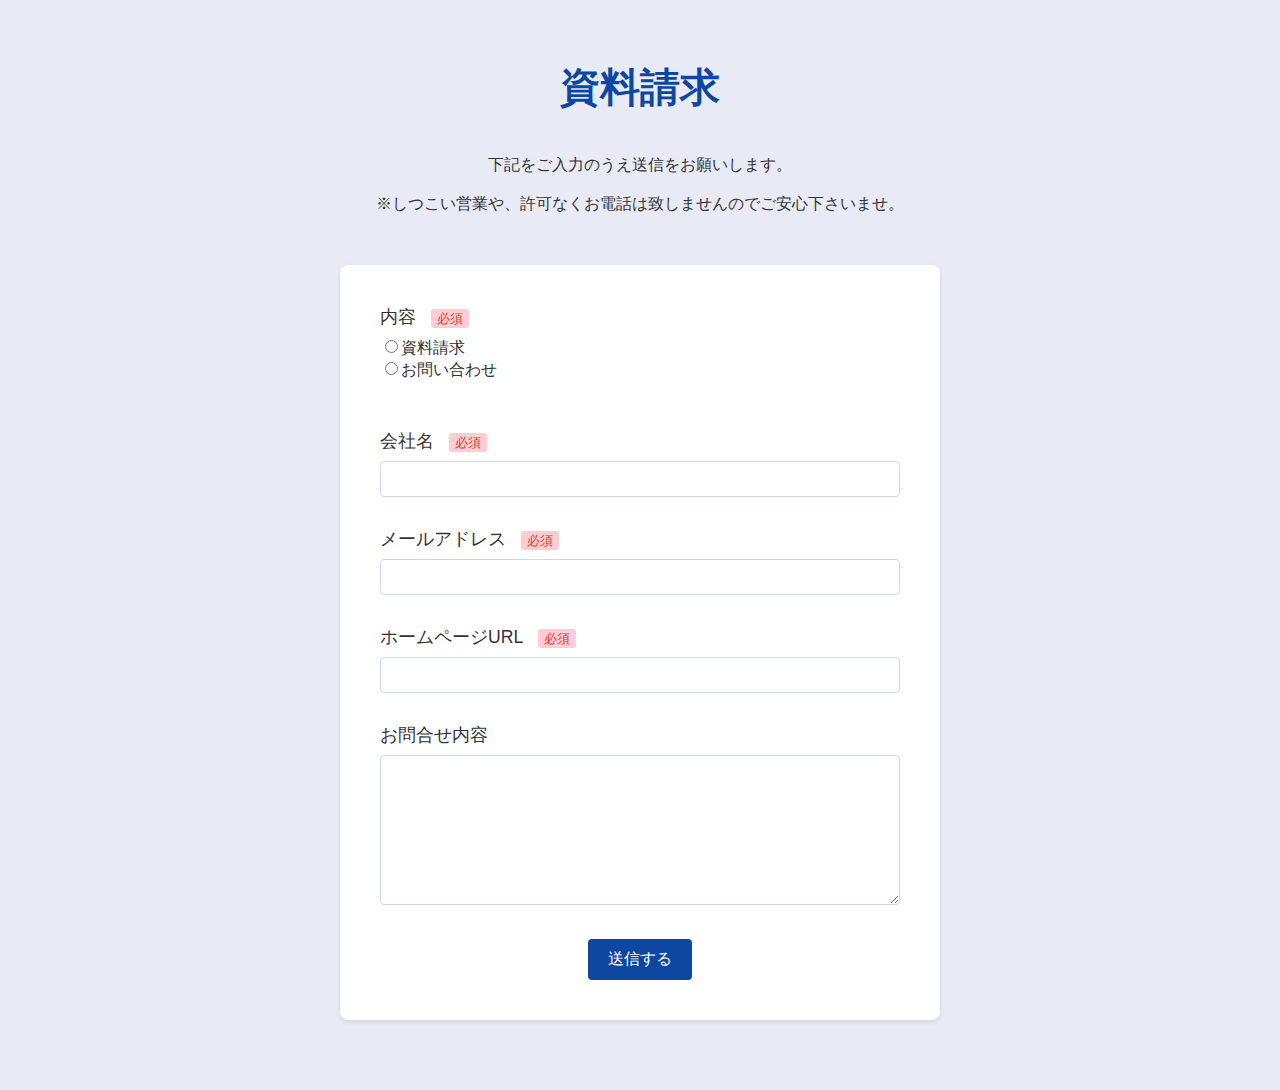
==== index.html @ 3f3845e3 "Add files via upload" ====
<!doctype html>
<html>
<head>
<meta charset="utf-8">
<meta name="robots" content="noindex,follow" />	
<meta name="viewport" content="width=device-width">
<title>資料請求</title>
<link rel="stylesheet" href="style.css">
<script type="text/javascript">
    let submitted = false;
	
	document.addEventListener('contextmenu', function(event) {
    event.preventDefault();
    });
	
</script>
<iframe
    name="hidden_iframe"
    id="hidden_iframe"
    style="display: none"
    onload="if(submitted){window.location='thanks.html';}"
></iframe>


</head>

<body>
<h2 style="text-align: center; margin: 40px auto">資料請求</h2>
<p style="text-align: center; margin: 40px auto"> 下記をご入力のうえ送信をお願いします。<br><br>
  ※しつこい営業や、許可なくお電話は致しませんのでご安心下さいませ。 </p>
<form class="c-form" action="https://docs.google.com/forms/u/0/d/e/1FAIpQLSe40N1dGZaOOeUEbH8yMbJS5wleZjJ38JK6AWaZrfMQupv3pQ/formResponse"
  method="POST"
    target="hidden_iframe"
    onsubmit="submitted=true;"
>
	
  <div class="c-form__item">
    <label class="c-form__label" for="field-name"
			>内容<span class="c-form__required">必須</span></label>
 <input type="radio" name="entry.2091305958" value="資料請求" required>資料請求<br>
  <input type="radio" name="entry.2091305958" value="お問い合わせ" required>お問い合わせ<br>
<br>
  </div>	
	
  <div class="c-form__item">
    <label class="c-form__label" for="field-name"
			>会社名<span class="c-form__required">必須</span></label
		>
    <input
			name="entry.366430915"
			class="c-form__input"
			id="field-name"
			type="text"
			required="required"
		/>
  </div>
  <div class="c-form__item">
    <label class="c-form__label" for="field-mail"
			>メールアドレス<span class="c-form__required">必須</span></label
		>
    <input
			name="entry.1282123632"  
			class="c-form__input"
			id="field-mail"
				type="email"
			required="required"
		/>
  </div>
  <div class="c-form__item">
    <label class="c-form__label" for="field-name"
			>ホームページURL<span class="c-form__required">必須</span></label
		>
    <input
			name="entry.1341512877"
			class="c-form__input"
			id="field-url"
			type="text"
			required="required"
		/>
  </div>
  <div class="c-form__item">
    <label class="c-form__label" for="field-message">お問合せ内容</label>
    <textarea
			name="entry.1754680726"
			class="c-form__input"
			id="field-message"
		></textarea>
  </div>
  <div class="c-form__submit">
    <button type="submit">送信する</button>
  </div>
</form>
</body>
</html>
---- style.css ----
/* ベースのスタイル設定 */
* {
    box-sizing: border-box;
}

body {
    font-family: 'Helvetica Neue', Arial, sans-serif;
    margin: 0;
    padding: 20px;
    background: #e8eaf6;
    color: #333;
}

h2 {
    font-size: 2em;
    color: #0d47a1;
}

textarea {
    height: 150px;
    resize: vertical;
}

/* フォームのコンテナ */
.c-form {
    max-width: 600px;
    margin: 50px auto;
    padding: 20px;
    background: #ffffff;
    box-shadow: 0 2px 5px rgba(0,0,0,0.1);
    border-radius: 8px;
}

.c-form__item {
    margin-bottom: 30px;
}

.c-form__label {
    display: block;
    margin-bottom: 8px;
    font-size: 1.1em;
    color: #333;
}

.c-form__input, .c-form__select {
    width: 100%;
    padding: 8px 12px;
    border: 1px solid #cfd8dc;
    border-radius: 4px;
    font-size: 1em;
}

.c-form__required {
    color: #e53935;
    background-color: #ffcdd2;
    border-radius: 3px;
    padding: 2px 6px;
    font-size: 0.75em;
}

.c-form__submit {
    text-align: center;
}

button {
    padding: 10px 20px;
    background-color: #0d47a1; /* タイトルの色に合わせる */
    color: #fff;
    border: none;
    border-radius: 4px;
    cursor: pointer;
    font-size: 1em;
    transition: background-color 0.3s;
}

button:hover {
    background-color: #0c3983; /* ホバー時は少し濃い色に */
}

.c-form__required {
    color: #e53935;
    background-color: #ffcdd2;
    border-radius: 3px;
    padding: 2px 6px;
    margin-left: 15px; /* 必須マークの左の余白を追加 */
    font-size: 0.75em;
}


/* メディアクエリ */
@media (min-width: 768px) {
    .c-form {
        padding: 40px;
    }
    .sp {
        display: none;
    }  	
}

@media (min-width: 992px) {
    h2 {
        font-size: 2.5em;
    }
}

/* ローディングアニメーション */
#loading {
    display: none; /* デフォルトでは非表示 */
    position: fixed;
    z-index: 9999;
    left: 0;
    top: 0;
    width: 100%;
    height: 100%;
    background: rgba(0, 0, 0, 0.4);
    justify-content: center;
    align-items: center;
}

#loading:before {
    content: '';
    width: 40px;
    height: 40px;
    border: 5px solid #ddd;
    border-top-color: #1565c0;
    border-radius: 50%;
    animation: spinner 1s linear infinite;
}

@keyframes spinner {
    0% { transform: rotate(0deg); }
    100% { transform: rotate(360deg); }
}
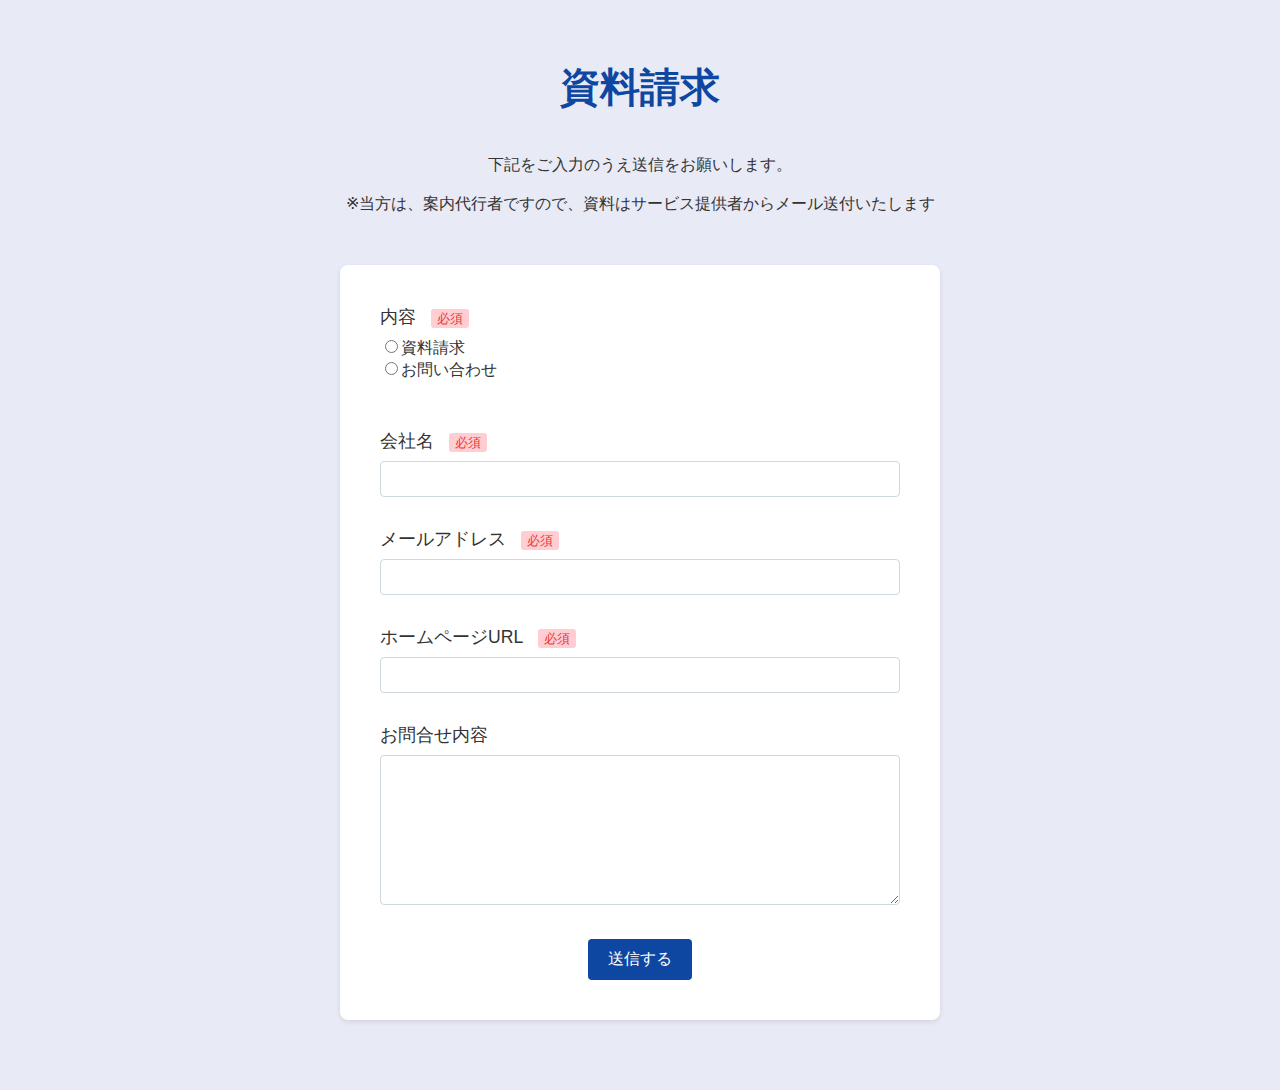
==== commit b0c4517b: "Add files via upload" ====
--- a/index.html
+++ b/index.html
@@ -27,7 +27,7 @@
 <body>
 <h2 style="text-align: center; margin: 40px auto">資料請求</h2>
 <p style="text-align: center; margin: 40px auto"> 下記をご入力のうえ送信をお願いします。<br><br>
-  ※しつこい営業や、許可なくお電話は致しませんのでご安心下さいませ。 </p>
+  ※当方は、案内代行者ですので、資料はサービス提供者からメール送付いたします</p>
 <form class="c-form" action="https://docs.google.com/forms/u/0/d/e/1FAIpQLSe40N1dGZaOOeUEbH8yMbJS5wleZjJ38JK6AWaZrfMQupv3pQ/formResponse"
   method="POST"
     target="hidden_iframe"
